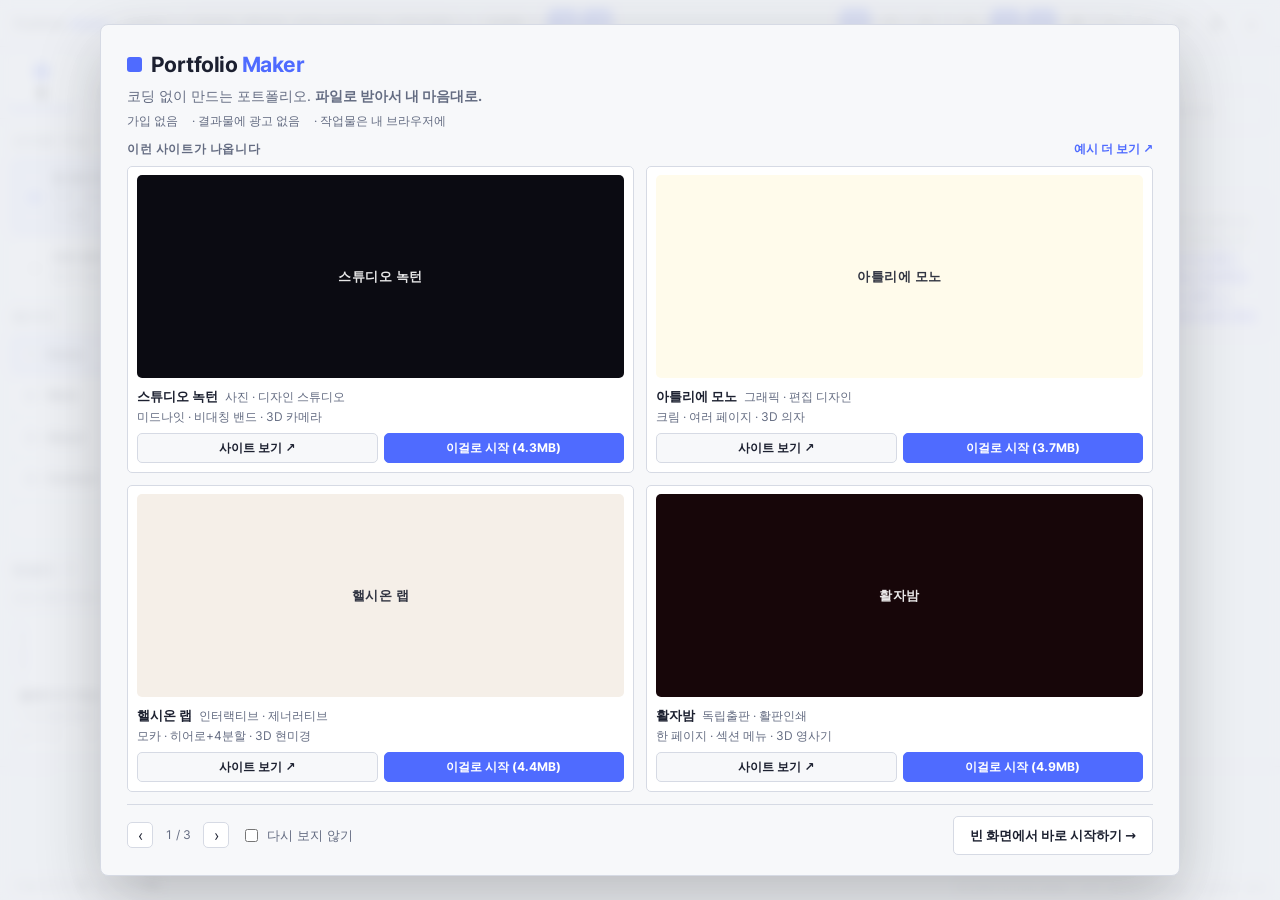
==== app.html @ 49ba09f8 "deploy: 2026-08-07 18:07" ====
<!doctype html>
<html lang="ko">
  <head>
    <meta charset="UTF-8" />
    <meta name="viewport" content="width=device-width, initial-scale=1.0" />
    <!--
      소유 확인 메타는 **루트 페이지(index.html)** 로 옮겼습니다.
      검색엔진은 사이트 루트에서 그 태그를 찾습니다. 여기는 /app.html 입니다.
    -->
    <title>편집기 — Portfolio Maker</title>
    <!--
      검색 결과와 공유 미리보기에 쓰이는 정보입니다.
      예전에는 title 한 줄뿐이라 검색 결과에 설명이 안 나오고, 링크를 붙여도
      회색 상자만 떴습니다. 편집기는 자바스크립트로 그려져 크롤러가 본문을
      못 읽으므로, 여기 적힌 것이 사실상 이 페이지의 전부입니다.
    -->
    <meta name="description" content="Portfolio Maker 편집기 — 칸을 나누고 글을 채워 포트폴리오 사이트를 만들고 파일로 내려받습니다." />
    <!-- 검색 결과에는 소개 화면(루트)이 대표로 서게 둡니다. -->
    <link rel="canonical" href="https://portfoliomaker.site/" />
    <!--
      GA4 방문 측정 (G-78YZ837F1Y · 속성 547939739).
      gtag/config는 즉시 정의해 이벤트를 큐잉하고, 실제 gtag.js는 유휴(idle)
      시점에 로드해 초기 렌더 경로에서 뺍니다. 방문자 수 표기는 stats.json
      (GA4 Data API 크론 산출물)을 읽는 쪽이 담당 — 여기는 수집만 합니다.

      광고 신호(google_signals)와 광고 맞춤설정은 꺼 둡니다. 켜 두면 같은
      수집이 '방문 통계'가 아니라 **맞춤형 광고를 위한 행태정보 수집**이 되어,
      개인정보위 가이드라인상 이용자 동의를 받아야 하는 영역으로 넘어갑니다.
      여기서 필요한 건 몇 명이 왔는지뿐이라 그 선을 넘지 않습니다.
      (방문자·세션 수는 그대로 잡힙니다 — 빠지는 것은 인구통계와 리마케팅입니다)
    -->
    <script>
      window.dataLayer = window.dataLayer || [];
      function gtag() { dataLayer.push(arguments); }
      gtag('js', new Date());
      gtag('config', 'G-78YZ837F1Y', {
        allow_google_signals: false,
        allow_ad_personalization_signals: false,
      });
      (function () {
        function load() {
          var s = document.createElement('script');
          s.async = 1;
          s.src = 'https://www.googletagmanager.com/gtag/js?id=G-78YZ837F1Y';
          document.head.appendChild(s);
        }
        if ('requestIdleCallback' in window) requestIdleCallback(load, { timeout: 4000 });
        else window.addEventListener('load', function () { setTimeout(load, 1500); });
      })();
    </script>
    <script type="module" crossorigin src="/assets/app-BwsKGe_B.js"></script>
    <link rel="stylesheet" crossorigin href="/assets/app-C-YoW6nM.css">
  </head>
  <body>
    <div id="root"></div>
  </body>
</html>
---- assets/app-C-YoW6nM.css ----
:root{--r: 5px;--r-lg: 8px;--r-pill: 999px;--fs-xs: 12px;--fs-sm: 13px;--fs-md: 14px;--fs-lg: 16px}:root{--bg: #eceef3;--panel: #f7f8fa;--panel-2: #ffffff;--inset: #eef0f5;--hover: #e6e9f0;--sel: #e0e7ff;--line: #d6dae4;--line-strong: #b6bccb;--text: #1c2030;--muted: #646c82;--canvas-bg: #dfe2ea;--accent: #4f6bff;--danger: #d8365a;--danger-bg: #fdeaef}:root[data-ui=dark]{--bg: #0d0f14;--panel: #141721;--panel-2: #1a1e2b;--inset: #0f1219;--hover: #232838;--sel: #1b2136;--line: #262b3a;--line-strong: #3a4159;--text: #dfe3ee;--muted: #8b93ad;--canvas-bg: #08090d;--accent: #6b8cff;--danger: #ff6b81;--danger-bg: #3a2030}*{box-sizing:border-box}:is(button,a,select,summary,[tabindex]):focus-visible{outline:2px solid var(--accent);outline-offset:2px}html,body,#root{height:100%;margin:0}body{background:var(--bg);color:var(--text);font:13px/1.5 Inter,-apple-system,Segoe UI,Malgun Gothic,system-ui,sans-serif;-webkit-font-smoothing:antialiased;overflow:hidden;word-break:keep-all;overflow-wrap:anywhere}button,input,select,textarea{font:inherit;color:inherit}button{background:var(--panel-2);border:1px solid var(--line);border-radius:var(--r);padding:5px 11px;cursor:pointer}button:hover:not(:disabled){background:var(--hover);border-color:var(--line-strong)}button:disabled{opacity:.35;cursor:default}button.is-on{background:var(--accent);border-color:var(--accent);color:#fff}button.pb-danger:hover{background:var(--danger-bg);border-color:var(--danger);color:var(--danger)}.pb-app{height:100%;display:flex;flex-direction:column}.pb-topbar{display:flex;align-items:center;gap:16px;padding:9px 14px;background:var(--panel);border-bottom:1px solid var(--line);flex:none}.pb-brand{font-size:var(--fs-md);letter-spacing:-.2px}.pb-brand b{color:var(--accent)}.pb-badge{margin-left:7px;padding:1px 6px;border-radius:var(--r);background:var(--inset);color:var(--muted);font-size:var(--fs-xs);text-transform:uppercase}.pb-devices{display:flex;gap:5px;margin-left:auto}.pb-actions{display:flex;gap:5px}.pb-actions__sec{display:contents}.pb-app.is-phone .pb-topbar{gap:8px;padding:7px 8px}.pb-app.is-phone .pb-brand,.pb-app.is-phone .pb-summary{display:none}.pb-app.is-phone .pb-actions{margin-left:auto}.pb-app.is-phone .pb-devices,.pb-app.is-phone .pb-actions__sec{display:none}.pb-app.is-phone .pb-actions__sec.is-open{display:flex;gap:6px;padding:8px;position:fixed;top:48px;right:8px;z-index:60;background:var(--panel);border:1px solid var(--line);border-radius:var(--r);box-shadow:0 12px 32px #0000002e}.pb-app.is-phone .pb-devices.is-open{display:flex;margin-left:0;gap:6px;padding:8px;position:fixed;top:94px;right:8px;z-index:60;background:var(--panel);border:1px solid var(--line);border-radius:var(--r);box-shadow:0 12px 32px #0000002e}.pb-app.is-phone .pb-iconbtn{min-width:36px;min-height:38px}.pb-app.is-phone .pb-actions,.pb-app.is-phone .pb-panelbtns{gap:4px}.pb-app.is-phone .pb-save{width:10px;height:10px;padding:0;border:0;border-radius:50%;overflow:hidden;color:transparent;background:#16a34a}.pb-app.is-phone .pb-save.is-saving{background:var(--accent)}.pb-app.is-phone .pb-save.is-failed{background:var(--danger)}.pb-app.is-phone .pb-welcome{padding:0;place-items:stretch start}.pb-app.is-phone .pb-welcome__box{width:100%;max-height:none;min-height:100%;border-radius:0;border-left:0;border-right:0;padding:18px 14px 16px}.pb-app.is-phone .pb-welcome__who{grid-template-columns:1fr;gap:8px;margin-bottom:14px}.pb-app.is-phone .pb-welcome__who input{min-height:42px;font-size:var(--fs-lg)}.pb-app.is-phone .pb-welcome__grid{grid-template-columns:1fr 1fr;gap:8px}.pb-app.is-phone .pb-welcome__preview{height:76px}.pb-app.is-phone .pb-welcome__foot{flex-direction:column;align-items:stretch;gap:8px}.pb-app.is-phone .pb-welcome__skip{min-height:44px}.pb-app.is-phone .pb-welcome__guide{margin-left:0;min-height:44px;display:flex;align-items:center;justify-content:center}.pb-app.is-phone .pb-welcome__go{min-height:44px}.pb-app.is-phone .pb-welcome__foot .pb-hint{order:3;text-align:center}.pb-app.is-phone .pb-body.is-narrow .pb-modes,.pb-app.is-phone .pb-body.is-narrow .pb-inspector{left:0;right:0;top:auto;bottom:0;width:auto;max-width:none;height:72vh;border-radius:var(--r-lg) var(--r-lg) 0 0;box-shadow:0 -18px 48px #00000040,0 0 0 1px var(--line)}.pb-app.is-phone .pb-body.is-narrow .pb-modes:before,.pb-app.is-phone .pb-body.is-narrow .pb-inspector:before{content:"";flex:none;align-self:center;width:40px;height:4px;margin:8px 0 2px;border-radius:var(--r-pill);background:var(--line)}.pb-app.is-phone .pb-steps .pb-step{min-height:44px}.pb-app.is-phone .pb-modes input[type=text],.pb-app.is-phone .pb-modes textarea,.pb-app.is-phone .pb-modes select,.pb-app.is-phone .pb-inspector input[type=text],.pb-app.is-phone .pb-inspector textarea,.pb-app.is-phone .pb-inspector select{min-height:40px;font-size:var(--fs-lg)}.pb-app.is-phone .pb-modes .pb-list__add,.pb-app.is-phone .pb-inspector .pb-list__add{min-height:44px}.pb-app.is-phone input[type=range]{min-height:32px}.pb-body{flex:1;display:flex;min-height:0;min-width:0;position:relative}.pb-panelbtns{display:flex;gap:4px}.pb-panelbtns button{padding:4px 9px;font-size:var(--fs-md);line-height:1}.pb-panel__close{margin-left:auto;padding:1px 7px;font-size:var(--fs-xs);border-radius:var(--r)}.pb-modes{overflow-x:hidden}.pb-body.is-narrow .pb-modes,.pb-body.is-narrow .pb-inspector{position:absolute;top:0;bottom:0;z-index:30;box-shadow:0 0 0 1px var(--line),0 18px 48px #00000038;max-width:86vw}.pb-body.is-narrow .pb-modes{left:0}.pb-body.is-narrow .pb-inspector{right:0}.pb-scrim{position:absolute;top:0;right:0;bottom:0;left:0;z-index:20;border:0;border-radius:0;padding:0;background:#080a1057;cursor:pointer}.pb-scrim:hover{background:#080a1057}@media (max-width: 1480px){.pb-modes,.pb-inspector{width:268px}}.pb-left{width:232px;flex:none;display:flex;flex-direction:column;background:var(--panel);border-right:1px solid var(--line);overflow:hidden}.pb-panel{overflow-y:auto}.pb-panel__title{display:flex;align-items:center;gap:6px;padding:11px 12px 7px;font-size:var(--fs-md);font-weight:700;letter-spacing:.04em;text-transform:uppercase;color:var(--muted)}.pb-hint{margin-left:auto;font-weight:400;font-size:var(--fs-xs);text-transform:none;letter-spacing:0;opacity:.75}.pb-modes{width:296px;flex:none;display:flex;flex-direction:column;background:var(--panel);border-right:1px solid var(--line);overflow:hidden}.pb-modes__list{display:flex;flex-direction:column;gap:8px;padding:2px 12px 10px}.pb-steps{flex:none;display:grid;grid-template-columns:repeat(4,1fr);gap:4px;padding:8px;background:var(--panel);border-bottom:1px solid var(--line)}.pb-step{display:flex;flex-direction:column;align-items:center;gap:3px;padding:7px 2px 6px;font-size:var(--fs-sm);font-weight:600;color:var(--muted);background:transparent;border:1px solid transparent;border-radius:var(--r)}.pb-step i{display:grid;place-items:center;width:17px;height:17px;font-size:var(--fs-xs);font-weight:700;font-style:normal;color:var(--muted);background:var(--inset);border-radius:50%}.pb-step:hover{background:var(--hover);color:var(--text)}.pb-step.is-on{color:var(--text);background:var(--panel-2);border-color:var(--line);box-shadow:inset 0 -2px 0 var(--accent)}.pb-step.is-on i{color:#fff;background:var(--accent)}.pb-steps__body{flex:1;min-height:0;overflow-y:auto}.pb-checks{display:flex;flex-direction:column;gap:6px;padding:2px 12px 10px}.pb-check{display:flex;align-items:flex-start;gap:8px;padding:9px 11px;font-size:var(--fs-sm);line-height:1.45;background:var(--panel-2);border:1px solid var(--line);border-radius:var(--r)}.pb-check i{flex:none;display:grid;place-items:center;width:16px;height:16px;margin-top:1px;font-size:var(--fs-xs);font-style:normal;font-weight:700;color:#fff;border-radius:50%}.pb-check.is-ok i{background:#21a179}.pb-check.is-warn i{background:var(--danger)}.pb-check.is-warn{border-color:var(--danger);background:var(--danger-bg)}.pb-bigbtn{margin:4px 12px 10px;padding:13px;font-size:var(--fs-md);font-weight:700;color:#fff;background:var(--accent);border:none;border-radius:var(--r)}.pb-bigbtn:hover{filter:brightness(1.08)}.pb-welcome{position:fixed;top:0;right:0;bottom:0;left:0;z-index:60;display:grid;place-items:center;padding:24px;background:color-mix(in srgb,var(--bg) 88%,transparent);-webkit-backdrop-filter:blur(6px);backdrop-filter:blur(6px);overflow-y:auto}.pb-welcome__box{width:min(880px,100%);max-height:100%;display:flex;flex-direction:column;padding:26px 28px 22px;background:var(--panel);border:1px solid var(--line);border-radius:var(--r-lg);box-shadow:0 24px 64px #00000038;overflow-y:auto}.pb-welcome__head h1{margin:0 0 6px;font-size:22px;letter-spacing:-.5px}.pb-welcome__mark{display:inline-block;vertical-align:.02em;width:.7em;height:.7em;margin-right:.42em;background:var(--accent);border-radius:3px}.pb-welcome__head p{margin:0 0 13px;font-size:var(--fs-md);color:var(--muted)}.pb-welcome__who{display:grid;grid-template-columns:1fr 1fr;gap:10px;margin-bottom:14px}.pb-welcome__who input{padding:9px 11px;font-size:var(--fs-md);width:100%;background:var(--inset);border:1px solid var(--line);border-radius:var(--r);transition:border-color .12s ease}.pb-welcome__who input:focus{outline:none;border-color:var(--accent)}.pb-welcome__label{margin-bottom:9px;font-size:var(--fs-xs);font-weight:700;letter-spacing:.6px;text-transform:uppercase;color:var(--muted)}.pb-welcome__label span{margin-left:5px;font-weight:400;letter-spacing:0}.pb-welcome__grid{display:grid;grid-template-columns:repeat(auto-fill,minmax(150px,1fr));gap:10px}.pb-welcome__tpl{display:flex;flex-direction:column;gap:3px;padding:9px 9px 11px;text-align:left;background:var(--panel-2);border:1px solid var(--line);border-radius:var(--r)}.pb-welcome__tpl:hover{border-color:var(--accent);background:var(--hover)}.pb-welcome__tpl b{font-size:var(--fs-sm)}.pb-welcome__preview{display:block;height:92px;margin-bottom:6px;overflow:hidden;background:var(--inset);border-radius:var(--r)}.pb-welcome__tagline{font-size:var(--fs-xs);color:var(--muted)}.pb-welcome__foot{display:flex;flex-wrap:wrap;align-items:center;gap:12px;row-gap:7px;margin-top:12px;padding-top:12px;border-top:1px solid var(--line)}.pb-welcome__skip{flex:none;white-space:nowrap;padding:8px 12px;font-size:var(--fs-sm);color:var(--muted);background:transparent;border:1px solid transparent;border-radius:var(--r)}.pb-welcome__skip:hover{color:var(--text);border-color:var(--line);background:var(--panel-2)}.pb-welcome__foot .pb-hint{flex:1 1 180px;min-width:0;margin-left:0;font-size:var(--fs-sm)}.pb-welcome__guide{margin-left:auto;padding:8px 4px;font-size:var(--fs-sm);font-weight:600;color:var(--accent);border-radius:var(--r);text-decoration:none;white-space:nowrap}.pb-welcome__guide:hover{text-decoration:underline}.pb-welcome__go{flex:none;white-space:nowrap;padding:9px 18px;font-size:var(--fs-sm);font-weight:700;background:var(--accent);color:#fff;border:1px solid var(--accent);border-radius:var(--r)}.pb-welcome__go:hover{filter:brightness(1.06)}.pb-welcome__legal{flex-basis:100%;font-size:var(--fs-xs);color:var(--muted);text-align:right}.pb-welcome__legal a{color:inherit;text-decoration:none}.pb-welcome__legal a:hover{color:var(--text);text-decoration:underline}.pb-app.is-phone .pb-welcome__legal{flex-basis:auto;text-align:center;order:4}.pb-mode{--mode-accent: var(--accent);display:flex;flex-direction:column;gap:6px;padding:12px 13px;text-align:left;background:var(--panel-2);border:1px solid var(--line);border-radius:var(--r);position:relative;overflow:hidden}.pb-mode:before{content:"";position:absolute;inset:0 auto 0 0;width:3px;background:var(--mode-accent);opacity:.35}.pb-mode:hover{background:var(--hover);border-color:var(--line-strong)}.pb-mode.is-on{background:var(--sel);border-color:var(--mode-accent);color:var(--text)}.pb-mode.is-on:before{opacity:1}.pb-mode__top{display:flex;align-items:baseline;gap:7px}.pb-mode__label{font-size:var(--fs-md);letter-spacing:-.2px}.pb-mode__tagline{font-size:var(--fs-xs);color:var(--mode-accent)}.pb-mode__desc{font-size:var(--fs-sm);line-height:1.55;color:var(--muted)}.pb-mode__fx{display:flex;flex-wrap:wrap;gap:4px;margin-top:2px}.pb-mode__badge{display:inline-flex;align-items:center;gap:4px;padding:2px 7px 2px 5px;background:var(--inset);border:1px solid var(--line);border-radius:var(--r-pill);font-size:var(--fs-xs);color:var(--muted)}.pb-mode__badge i{font-style:normal;color:var(--mode-accent);font-size:var(--fs-xs)}.pb-pages{display:flex;flex-direction:column;gap:4px;padding:2px 12px 12px}.pb-page{display:flex;align-items:center;gap:4px;border:1px solid var(--line);border-radius:var(--r);background:var(--panel-2);padding:3px 5px 3px 3px}.pb-page.is-on{border-color:var(--accent);background:var(--sel)}.pb-page__name{flex:1;display:flex;align-items:center;gap:7px;border:0;background:none;padding:5px 6px;text-align:left;font-size:var(--fs-sm);font-weight:600;overflow:hidden;text-overflow:ellipsis;white-space:nowrap}.pb-page__idx{width:17px;height:17px;flex:none;display:grid;place-items:center;background:var(--inset);border-radius:var(--r);font-size:var(--fs-xs);font-weight:600;color:var(--muted)}.pb-page__input{flex:1;min-width:0;border:1px solid var(--accent);border-radius:var(--r);background:var(--inset);padding:4px 7px;font-size:var(--fs-sm)}.pb-page__tools{display:flex;gap:2px}.pb-page__tools button{min-width:24px;min-height:24px;padding:2px 5px;font-size:var(--fs-xs);border-radius:var(--r)}.pb-page__add{width:100%;margin-top:3px;font-size:var(--fs-sm)}.pb-tpls{display:grid;grid-template-columns:1fr 1fr;gap:7px;padding:2px 12px 12px}.pb-tpls>*{min-width:0}.pb-tpl{display:flex;flex-direction:column;gap:6px;padding:6px;border-radius:var(--r);text-align:left}.pb-tpl.is-on{border-color:var(--accent);background:var(--sel)}.pb-tpl__preview{display:block;height:54px;padding:3px;border-radius:var(--r);background:var(--inset);border:1px solid var(--line);color:var(--muted);overflow:hidden}.pb-tpl__meta{display:flex;flex-direction:column;gap:1px;min-width:0}.pb-tpl__meta b{font-size:var(--fs-sm);font-weight:600}.pb-tpl__tagline{font-size:var(--fs-xs);color:var(--muted)}.pb-tpl__src{font-family:Cascadia Code,Consolas,monospace;font-size:var(--fs-xs);color:var(--muted);opacity:.7;overflow:hidden;text-overflow:ellipsis;white-space:nowrap}.pb-wfs{display:flex;flex-direction:column;gap:6px;padding:2px 12px 12px}.pb-wf{display:flex;align-items:center;gap:10px;padding:8px 10px;border-radius:var(--r);text-align:left}.pb-wf.is-on{border-color:var(--accent);background:var(--sel)}.pb-wf__preview{width:62px;height:44px;flex:none;padding:3px;border-radius:var(--r);background:var(--inset);border:1px solid var(--line);color:var(--muted)}.pb-wf__meta{display:flex;flex-direction:column;gap:1px;min-width:0}.pb-wf__meta b{font-size:var(--fs-sm);font-weight:600}.pb-wf__meta span{font-size:var(--fs-xs);color:var(--muted)}.wf--mini{display:grid;align-content:stretch;position:relative;overflow:hidden;gap:2px;padding:0;min-height:0;height:100%}.wf--mini .wf__region{padding:0;border-radius:var(--r);gap:0;min-width:0;min-height:6px;overflow:hidden;border:1px dashed var(--line-strong)}.wf--mini .wf__region.is-empty{opacity:1}.wf--mini .wf__region.is-filled{border:1px solid var(--part-color);background:var(--part-color);opacity:.75}.wf--mini .wf__region.is-free{position:absolute!important;left:auto!important;top:auto!important;right:3%!important;bottom:4%!important;width:24%!important;height:28%}.pb-parts{display:flex;flex-direction:column;gap:5px;padding:2px 12px 8px}.pb-part{--part-color: var(--accent);display:flex;align-items:center;gap:9px;padding:7px 9px;border-radius:var(--r);text-align:left}.pb-part:disabled{opacity:.3}.pb-part.is-on{border-color:var(--part-color);background:var(--sel)}.pb-part__dot{width:9px;height:9px;flex:none;border-radius:var(--r);background:var(--part-color)}.pb-part__meta{display:flex;flex-direction:column;gap:0;min-width:0;flex:1}.pb-part__meta b{font-size:var(--fs-sm);font-weight:600}.pb-part__meta span{font-size:var(--fs-xs);color:var(--muted)}.pb-part__tag{font-family:Cascadia Code,Consolas,monospace;font-size:var(--fs-xs);color:var(--soft, var(--muted))}.pb-parts__tools{padding:0 12px 12px}.pb-parts__tools button{width:100%}.pb-fields{padding:2px 12px 10px}.pb-list{display:flex;flex-direction:column;gap:5px;margin:2px 0 6px}.pb-item{border:1px solid var(--line);border-radius:var(--r);background:var(--panel-2);overflow:hidden}.pb-item__head{display:flex;align-items:center;gap:7px;padding:6px 7px;cursor:pointer;list-style:none;background:var(--inset)}.pb-item__head::-webkit-details-marker{display:none}.pb-item[open] .pb-item__head{border-bottom:1px solid var(--line)}.pb-item__n{width:16px;height:16px;flex:none;display:grid;place-items:center;background:var(--panel-2);border:1px solid var(--line);border-radius:var(--r);font-size:var(--fs-xs);color:var(--muted)}.pb-item__title{flex:1;min-width:0;font-size:var(--fs-sm);font-weight:600;overflow:hidden;text-overflow:ellipsis;white-space:nowrap}.pb-item__tools{display:flex;gap:2px}.pb-item__tools button{min-width:24px;min-height:24px;padding:1px 5px;font-size:var(--fs-xs);border-radius:var(--r)}.pb-item__body{padding:8px 9px 2px}.pb-list__add{width:100%;font-size:var(--fs-sm)}.pb-fxpal{display:grid;grid-template-columns:1fr 1fr;gap:5px;padding:2px 12px 8px}.pb-fxpal__chip{display:flex;align-items:center;gap:6px;padding:7px 8px;border-radius:var(--r);text-align:left;cursor:grab}.pb-fxpal__chip:active{cursor:grabbing}.pb-fxpal__chip i{width:19px;height:19px;flex:none;display:grid;place-items:center;border-radius:var(--r);background:linear-gradient(135deg,#4f46e5,#a78bfa);color:#fff;font-style:normal;font-size:var(--fs-xs)}.pb-fxpal__chip span{flex:1;min-width:0;font-size:var(--fs-sm);font-weight:500;overflow:hidden;text-overflow:ellipsis;white-space:nowrap}.pb-fxpal__chip em{font-style:normal;font-size:var(--fs-xs);color:var(--muted)}.pb-fxpal__chip.is-off{cursor:default}.pb-fxpal__chip.is-off i{background:var(--inset);color:var(--muted)}.pb-fxpal__chip.is-off span,.pb-fxpal__chip.is-off em{color:var(--muted)}.pb-fxpal__chip.is-off:hover{background:transparent;border-color:transparent}.pb-fxpal__chip.is-off:hover .pb-fxdemo{opacity:0}.pb-part{cursor:grab}.pb-part:active{cursor:grabbing}.pb-fxchips{display:flex;flex-wrap:wrap;gap:5px;padding:2px 12px 10px}.pb-fxchip{display:inline-flex;align-items:center;gap:5px;padding:5px 9px 5px 7px;border-radius:var(--r-pill);font-size:var(--fs-sm)}.pb-fxchip i{font-style:normal;font-size:var(--fs-xs);opacity:.8}.pb-fxchip em{font-style:normal;font-size:var(--fs-xs);color:var(--muted);padding-left:4px;border-left:1px solid var(--line)}.pb-fxchip.is-on{background:linear-gradient(135deg,#4f46e5,#a78bfa);border-color:transparent;color:#fff}.pb-fxchip.is-on em{color:#ffffffbf;border-left-color:#ffffff4d}.pb-fx{margin:0 12px 8px;border:1px solid var(--line);border-radius:var(--r);overflow:hidden;background:var(--panel-2)}.pb-fx__head{display:flex;align-items:center;gap:6px;padding:6px 8px;background:var(--hover);border-bottom:1px solid var(--line)}.pb-fx__head b{font-size:var(--fs-sm)}.pb-fx__head button{margin-left:auto;padding:1px 6px;font-size:var(--fs-xs)}.pb-fx__icon{width:18px;height:18px;flex:none;display:grid;place-items:center;border-radius:var(--r);background:linear-gradient(135deg,#4f46e5,#a78bfa);color:#fff;font-style:normal;font-size:var(--fs-xs)}.pb-fx__body{padding:8px 10px 4px}.pb-part__banner{display:flex;align-items:center;gap:7px;margin:0 12px 10px;padding:8px 10px;border:1px solid var(--part-color);border-radius:var(--r);background:var(--sel)}.pb-part__banner i{width:9px;height:9px;flex:none;border-radius:var(--r);background:var(--part-color)}.pb-part__banner b{font-size:var(--fs-sm)}.pb-part__banner code{margin-left:auto;font-family:Cascadia Code,Consolas,monospace;font-size:var(--fs-xs);color:var(--muted)}.pb-part__banner button{padding:2px 7px;font-size:var(--fs-xs)}.pb-swatches{display:grid;grid-template-columns:1fr 1fr;gap:6px;padding:2px 12px 12px}.pb-swatch{display:flex;flex-direction:column;gap:6px;align-items:stretch;padding:7px 8px 8px;border-radius:var(--r);text-align:left}.pb-swatch__colors{display:flex;height:22px;border-radius:var(--r);overflow:hidden}.pb-swatch__colors i{flex:1}.pb-swatch__label{font-size:var(--fs-xs);color:var(--muted)}.pb-swatch.is-on{border-color:var(--accent);background:var(--sel)}.pb-swatch.is-on .pb-swatch__label{color:var(--text)}.pb-types{display:flex;flex-direction:column;gap:6px;padding:2px 12px 12px}.pb-type{display:flex;align-items:center;gap:10px;padding:8px 10px;border-radius:var(--r);text-align:left}.pb-type__sample{width:40px;height:34px;flex:none;display:grid;place-items:center;background:var(--inset);border:1px solid var(--line);border-radius:var(--r);font-size:var(--fs-lg);line-height:1}.pb-type__meta{display:flex;flex-direction:column;gap:1px}.pb-type__meta b{font-size:var(--fs-sm);font-weight:600}.pb-type__meta span{font-size:var(--fs-xs);color:var(--muted)}.pb-type.is-on{border-color:var(--accent);background:var(--sel)}.pb-themepreview,.pb-typepreview{margin:-2px 12px 12px;padding:8px 10px;background:var(--inset);border:1px solid var(--line);border-radius:var(--r)}.pb-themepreview{display:flex;align-items:center;gap:6px}.pb-themepreview i{width:26px;height:18px;border-radius:var(--r);border:1px solid rgba(0,0,0,.12)}.pb-themepreview span{font-size:var(--fs-xs);color:var(--muted);margin-left:2px}.pb-typepreview{font-size:19px;line-height:1.3;overflow:hidden;white-space:nowrap;text-overflow:ellipsis}.pb-summary{font-size:var(--fs-sm);color:var(--muted);padding:3px 9px;border:1px solid var(--line);border-radius:var(--r-pill);white-space:nowrap}.pb-note kbd{padding:1px 5px;border:1px solid var(--line);border-bottom-width:2px;border-radius:var(--r);background:var(--inset);font-size:var(--fs-xs);font-family:inherit}.pb-palette{flex:none;max-height:58%;border-bottom:1px solid var(--line)}.pb-chips{display:grid;grid-template-columns:1fr 1fr;gap:6px;padding:0 10px 8px}.pb-chips--fx{grid-template-columns:1fr}.pb-chip{display:flex;align-items:center;gap:7px;padding:7px 9px;background:var(--panel-2);border:1px solid var(--line);border-radius:var(--r);cursor:grab;-webkit-user-select:none;user-select:none}.pb-chip:hover{border-color:var(--accent);background:var(--hover)}.pb-chip:active{cursor:grabbing}.pb-chip__icon{width:20px;height:20px;flex:none;display:grid;place-items:center;background:var(--inset);border-radius:var(--r);font-size:var(--fs-sm)}.pb-chip__icon--fx{background:linear-gradient(135deg,#4f46e5,#a78bfa);color:#fff}.pb-chip__label{flex:1;overflow:hidden;text-overflow:ellipsis;white-space:nowrap}.pb-chip__tier{font-size:var(--fs-xs);color:var(--muted)}.pb-note{margin:4px 12px 12px;font-size:var(--fs-xs);line-height:1.6;color:var(--muted)}.pb-note--dashed{border:1px dashed var(--line);border-radius:var(--r);padding:10px;text-align:center}.pb-tree{flex:1;overflow-y:auto}.pb-tree__row{display:flex;align-items:center;gap:6px;padding:4px 10px 4px 8px;cursor:pointer;border-left:2px solid transparent}.pb-tree__row:hover{background:var(--hover)}.pb-tree__row.is-sel{background:var(--sel);border-left-color:var(--accent)}.pb-tree__icon{width:15px;opacity:.6;font-size:var(--fs-xs)}.pb-tree__label{flex:1;overflow:hidden;text-overflow:ellipsis;white-space:nowrap;font-size:var(--fs-sm)}.pb-tree__fx{width:15px;height:15px;flex:none;display:grid;place-items:center;font-size:var(--fs-xs);background:linear-gradient(135deg,#4f46e5,#a78bfa);color:#fff;border-radius:var(--r)}.pb-canvas{flex:1;min-width:0;display:flex;justify-content:center;background:var(--canvas-bg);padding:14px;overflow:auto}.pb-frame__wrap{position:relative;flex:1;min-width:0;height:100%;overflow:hidden;display:flex;justify-content:center}.pb-frame{flex:none;border:1px solid var(--line);border-radius:var(--r);background:var(--inset);transition:width .18s ease}.pb-frame__zoom{position:absolute;right:8px;bottom:8px;padding:2px 8px;font-size:var(--fs-xs);font-variant-numeric:tabular-nums;color:var(--muted);background:var(--panel);border:1px solid var(--line);border-radius:var(--r-pill);pointer-events:none;transition:opacity .18s ease}.pb-frame__wrap:hover .pb-frame__zoom{opacity:0}.pb-app.is-phone .pb-frame__zoom{display:none}.pb-empty{padding:80px 20px;text-align:center;color:var(--muted);font-size:var(--fs-lg)}.pb-inspector{width:288px;flex:none;background:var(--panel);border-left:1px solid var(--line);padding-bottom:40px;min-height:0;overflow-y:auto;overscroll-behavior:contain}.pb-rowbtns{display:flex;flex-wrap:wrap;gap:5px;padding:0 12px 12px}.pb-rowbtns button{flex:1;font-size:var(--fs-xs);padding:5px 6px}.pb-section-title{display:flex;align-items:center;margin:6px 0 8px;padding:8px 12px 0;border-top:1px solid var(--line);font-size:var(--fs-sm);font-weight:700;letter-spacing:.04em;text-transform:uppercase;color:var(--muted)}.pb-parts__group{display:flex;align-items:baseline;gap:6px;margin:10px 0 4px;padding:0 12px;font-size:var(--fs-xs);font-weight:700;color:var(--muted)}.pb-parts__group:first-of-type{margin-top:2px}.pb-sec{border-top:1px solid var(--line)}.pb-sec__head{display:flex;align-items:center;gap:6px;padding:10px 12px;font-size:var(--fs-sm);font-weight:700;letter-spacing:.04em;text-transform:uppercase;color:var(--muted);cursor:pointer;-webkit-user-select:none;user-select:none;list-style:none}.pb-sec__head::-webkit-details-marker{display:none}.pb-sec__head:before{content:"";width:0;height:0;flex:none;border-left:4px solid currentColor;border-top:3.5px solid transparent;border-bottom:3.5px solid transparent;transition:transform .14s}.pb-sec[open]>.pb-sec__head:before{transform:rotate(90deg) translate(1px)}.pb-sec__head:hover{background:var(--hover);color:var(--text)}.pb-sec__head:focus-visible{outline:2px solid var(--accent);outline-offset:-2px}.pb-sec__head .pb-hint{text-transform:none;letter-spacing:0}.pb-fx{margin:0 10px 8px;border:1px solid var(--line);border-radius:var(--r);overflow:hidden;background:var(--panel-2)}.pb-fx__head{display:flex;align-items:center;gap:6px;padding:7px 8px;background:var(--hover);border-bottom:1px solid var(--line)}.pb-fx__tools{margin-left:auto;display:flex;gap:3px}.pb-fx__tools button{padding:2px 6px;font-size:var(--fs-xs)}.pb-fx__body{padding:8px 10px 10px}.pb-field{display:block;margin-bottom:9px}.pb-field--row{display:flex;align-items:center;gap:8px}.pb-field--row .pb-field__label{flex:1;margin:0}.pb-field__label{display:flex;justify-content:space-between;align-items:baseline;margin-bottom:4px;font-size:var(--fs-sm);color:var(--muted)}.pb-field__label b{color:var(--text);font-weight:500;font-variant-numeric:tabular-nums}.pb-inspector input[type=range],.pb-modes input[type=range]{width:100%;accent-color:var(--accent)}.pb-inspector input[type=checkbox],.pb-modes input[type=checkbox]{accent-color:var(--accent);width:15px;height:15px}.pb-inspector select,.pb-inspector textarea,.pb-inspector input[type=text],.pb-modes select,.pb-modes textarea,.pb-modes input[type=text]{background-color:var(--inset);border:1px solid var(--line);border-radius:var(--r);padding:6px 9px;width:100%;font-size:var(--fs-sm);transition:border-color .12s ease}.pb-inspector select:focus,.pb-inspector textarea:focus,.pb-inspector input[type=text]:focus,.pb-modes select:focus,.pb-modes textarea:focus,.pb-modes input[type=text]:focus{outline:none;border-color:var(--accent)}.pb-inspector textarea,.pb-modes textarea{resize:vertical;font-family:inherit}.pb-inspector select,.pb-modes select{-moz-appearance:none;appearance:none;-webkit-appearance:none;padding-right:26px;background-image:url("data:image/svg+xml,%3Csvg xmlns='http://www.w3.org/2000/svg' width='10' height='6'%3E%3Cpath d='M1 1l4 4 4-4' fill='none' stroke='%23848896' stroke-width='1.5' stroke-linecap='round' stroke-linejoin='round'/%3E%3C/svg%3E");background-repeat:no-repeat;background-position:right 9px center;cursor:pointer}.pb-field--row select{width:auto;min-width:110px;max-width:60%}.pb-color{display:flex;gap:5px;align-items:center}.pb-colors{display:flex;gap:5px}.pb-inspector input[type=color],.pb-modes input[type=color]{width:30px;height:26px;padding:0;background:none;border:1px solid var(--line);border-radius:var(--r);cursor:pointer}.pb-color__hex{width:84px!important;font-size:var(--fs-xs)}.pb-palette{z-index:62;align-items:start;padding-top:12vh}.pb-palette__box{width:min(92vw,520px);background:var(--panel);border:1px solid var(--line);border-radius:var(--r-lg);box-shadow:0 24px 64px #00000047;overflow:hidden}.pb-palette__input{width:100%;padding:13px 16px;border:0;border-bottom:1px solid var(--line);background:var(--panel);font-size:var(--fs-md)}.pb-palette__input:focus{outline:none}.pb-palette__list{max-height:46vh;overflow-y:auto;padding:6px}.pb-palette__item{display:flex;align-items:center;gap:9px;width:100%;padding:8px 10px;background:none;border:0;border-radius:var(--r);text-align:left;font-size:var(--fs-sm)}.pb-palette__item.is-cursor{background:var(--sel)}.pb-palette__group{flex:none;min-width:44px;font-size:var(--fs-xs);font-weight:700;color:var(--muted);text-transform:uppercase;letter-spacing:.04em}.pb-palette__label{flex:1;min-width:0;overflow:hidden;text-overflow:ellipsis;white-space:nowrap}.pb-palette__item em{font-style:normal;font-size:var(--fs-xs);color:var(--muted)}.pb-palette__foot{padding:7px 14px;border-top:1px solid var(--line);font-size:var(--fs-xs);color:var(--muted)}.pb-help{z-index:61}.pb-help__table{width:100%;border-collapse:collapse;margin-top:10px}.pb-help__table td{padding:5px 8px 5px 0;font-size:var(--fs-sm);color:var(--muted)}.pb-help__table td:first-child{white-space:nowrap}.pb-help .kbd{display:inline-block;padding:1px 8px;border:1px solid var(--line-strong);border-bottom-width:2px;border-radius:var(--r);background:var(--panel-2);font-size:var(--fs-sm);font-weight:600;color:var(--text)}.pb-ctx__veil{position:fixed;top:0;right:0;bottom:0;left:0;z-index:58}.pb-ctx{position:fixed;min-width:176px;padding:6px;background:var(--panel);border:1px solid var(--line);border-radius:var(--r);box-shadow:0 14px 40px #00000038;display:flex;flex-direction:column;gap:2px}.pb-ctx__title{padding:4px 9px 6px;font-size:var(--fs-xs);color:var(--muted);text-transform:uppercase;letter-spacing:.05em}.pb-ctx button{padding:7px 9px;background:none;border:0;border-radius:var(--r);text-align:left;font-size:var(--fs-sm)}.pb-ctx button:hover:not(:disabled){background:var(--hover)}.pb-ctx button:disabled{opacity:.4}.pb-applyall{padding:0 12px}.pb-wf__preview .wf--mini{gap:2px!important}.pb-wf__preview .wf--mini .wf__region{min-height:4px!important}.wf-page--mini{height:100%;display:flex;flex-direction:column}.wf-page--mini>.wf{flex:1;min-height:0}.pb-page.is-dragover{outline:2px dashed var(--accent);outline-offset:-2px}.pb-exp__preview{position:relative}.pb-loadbar{position:absolute;top:0;left:0;right:0;height:2px;overflow:hidden;border-radius:var(--r)}.pb-loadbar:after{content:"";display:block;height:100%;width:38%;background:var(--accent);border-radius:var(--r);animation:pb-loadbar 1.1s ease-in-out infinite}@keyframes pb-loadbar{0%{transform:translate(-110%)}to{transform:translate(380%)}}.pb-frame--device{border-radius:var(--r-lg);border:10px solid #14161d;box-shadow:0 10px 34px #00000040}.pb-inspad__toggle{margin:10px 12px 0;padding:4px 12px;align-self:center;min-height:24px;font-size:var(--fs-xs);color:var(--muted);background:var(--panel-2);border:1px solid var(--line);border-radius:var(--r-pill)}.pb-inspad__toggle:hover{color:var(--text)}.pb-ai{z-index:61}.pb-ai__row{padding:8px 12px 0}.pb-ai__open{width:100%;padding:7px 10px;font-size:var(--fs-sm);font-weight:600;color:var(--accent);background:var(--sel);border:1px dashed var(--accent);border-radius:var(--r)}.pb-ai__open:hover{filter:brightness(.97)}.pb-ai .pb-field{margin-top:10px}.pb-ai .pb-field input{width:100%;background:var(--inset);border:1px solid var(--line);border-radius:var(--r);padding:6px 9px;font-size:var(--fs-sm)}.pb-ai__list{display:flex;flex-direction:column;gap:6px;margin-top:12px}.pb-ai__item{display:flex;flex-direction:column;gap:2px;padding:9px 11px;text-align:left;background:var(--panel-2);border:1px solid var(--line);border-radius:var(--r)}.pb-ai__item:hover{border-color:var(--accent);background:var(--sel)}.pb-ai__item b{font-size:var(--fs-sm);white-space:pre-line}.pb-ai__item span{font-size:var(--fs-sm);color:var(--muted)}.pb-confirm{z-index:60}.pb-confirm__box{width:min(92vw,380px);padding:18px 20px 16px;background:var(--panel);border:1px solid var(--line);border-radius:var(--r-lg);box-shadow:0 18px 48px #00000038}.pb-confirm__title{display:block;font-size:var(--fs-md)}.pb-confirm__body{margin:8px 0 0;font-size:var(--fs-sm);color:var(--muted);line-height:1.65}.pb-confirm__row{display:flex;justify-content:flex-end;gap:6px;margin-top:16px}.pb-confirm__row button{padding:7px 15px;font-size:var(--fs-sm);border-radius:var(--r)}.pb-confirm__ok{background:var(--accent);border-color:var(--accent);color:#fff}.pb-confirm__ok.is-danger{background:var(--danger);border-color:var(--danger)}.pb-adslot{margin:14px 12px 12px;padding:26px 12px;display:flex;flex-direction:column;align-items:center;justify-content:center;gap:4px;border:1.5px dashed var(--line);border-radius:var(--r);text-align:center}.pb-adslot span{font-size:var(--fs-sm);color:var(--muted)}.pb-adslot em{font-style:normal;font-size:var(--fs-xs);color:var(--muted);opacity:.7}.pb-adslot--grid{padding:0;gap:0;align-items:stretch}.pb-adslot__note{margin:8px 10px 0;padding:0;font-size:var(--fs-xs);line-height:1.45}.pb-adslot__cells{flex:1;width:100%;display:grid;grid-template-columns:1fr 1fr;grid-auto-rows:1fr}.pb-adslot__cell{display:flex;flex-direction:column;align-items:center;justify-content:center;gap:4px;padding:18px 8px;text-align:center;text-decoration:none}.pb-adslot__cell:nth-child(odd){border-right:1.5px dashed var(--line)}.pb-adslot__cell:nth-child(-n+2){border-bottom:1.5px dashed var(--line)}.pb-adslot__cell img{max-width:100%;height:auto;border-radius:var(--r)}.pb-adslot--save{margin:12px 0 0;padding:18px 12px}.pb-ad.pb-adslot--save{padding:10px}.pb-footerad{position:relative;flex:none}.pb-footerad.is-hidden{height:0}.pb-footerad__toggle{position:absolute;top:-24px;left:50%;transform:translate(-50%);z-index:6;min-height:24px;padding:2px 14px;font-size:var(--fs-xs);line-height:1.5;color:var(--muted);background:var(--panel);border:1px solid var(--line);border-bottom:0;border-radius:var(--r) var(--r) 0 0;cursor:pointer}.pb-footerad__toggle:hover{color:var(--text)}.pb-visits{position:absolute;left:14px;bottom:6px;z-index:6;font-size:var(--fs-xs);color:var(--muted);white-space:nowrap}.pb-visits b{color:var(--text);font-weight:600}.pb-visits i{font-style:normal;opacity:.6}.pb-footerad.is-hidden .pb-visits{display:none}.pb-copy{position:absolute;right:14px;bottom:6px;z-index:6;font-size:10px;line-height:1.4;color:var(--muted);white-space:nowrap}.pb-footerad.is-hidden .pb-copy{bottom:2px}.pb-copy a{color:inherit;text-decoration:none}.pb-copy a:hover{color:var(--text);text-decoration:underline}@media (max-width: 720px){.pb-copy{font-size:9px;right:8px}.pb-copy__sep:first-of-type{font-size:0}}.pb-navmode{display:flex;flex-direction:column;gap:6px;padding:2px 12px 0}.pb-navmode label{display:grid;grid-template-columns:auto 1fr;grid-template-rows:auto auto;column-gap:8px;align-items:center;padding:8px 10px;background:var(--panel-2);border:1px solid var(--line);border-radius:var(--r);cursor:pointer}.pb-navmode label.is-on{border-color:var(--accent);background:var(--sel)}.pb-navmode input{grid-row:1 / -1;accent-color:var(--accent)}.pb-navmode b{font-size:var(--fs-sm)}.pb-navmode span{grid-column:2;font-size:var(--fs-xs);color:var(--muted)}.pb-adslot--footer,.pb-ad.pb-adslot--footer{flex:none;margin:0;padding:8px 12px;border:0;border-top:1px solid var(--line);border-radius:0;background:var(--panel)}.pb-adslot--footer{border-top-style:dashed;padding:14px 12px}.pb-ad.pb-adslot--footer{display:flex;flex-direction:column;align-items:center;gap:4px}.pb-adslot--inspbtm,.pb-ad.pb-adslot--inspbtm{margin:14px 12px 4px}.pb-adslot--expside{margin:auto 0 0;padding:18px 12px}.pb-ad.pb-adslot--expside{padding:10px;margin:auto 0 0}.pb-ad{margin:14px 12px 12px;padding:10px;border:1px solid var(--line);border-radius:var(--r);text-align:center}.pb-ad img{border-radius:var(--r);max-width:100%;height:auto}.pb-ad .pb-note{margin:6px 0 0;padding:0;font-size:var(--fs-xs);line-height:1.45}.pb-inspector--empty{display:flex;flex-direction:column}.pb-adslot--inspector{flex:none;display:flex;flex-direction:column;align-items:center}.pb-exp{display:flex;min-height:0;flex:1}.pb-exp__side{width:300px;flex:none;overflow-y:auto;border-right:1px solid var(--line);padding:12px;display:flex;flex-direction:column}.pb-exp__side>*{flex:none}.pb-exp__modes{display:flex;flex-direction:column;gap:6px;margin-bottom:12px}.pb-exp__mode{display:flex;flex-direction:column;gap:2px;padding:10px 12px;border-radius:var(--r);text-align:left}.pb-exp__mode b{font-size:var(--fs-md)}.pb-exp__mode span{font-size:var(--fs-xs);color:var(--muted)}.pb-exp__mode.is-on{border-color:var(--accent);background:var(--sel)}.pb-exp__next{display:flex;flex-direction:column;gap:6px;margin-top:12px;padding:10px 12px;border:1px solid var(--line);border-radius:var(--r);background:var(--inset)}.pb-exp__next>b{font-size:var(--fs-sm)}.pb-exp__next>a{font-size:var(--fs-sm);color:var(--accent);text-decoration:none}.pb-exp__next>a:hover{text-decoration:underline}.pb-exp__next .pb-note{margin:2px 0 0;padding:0;font-size:var(--fs-xs)}.pb-exp__ad{flex:none;align-self:flex-end;width:150px;margin:0 14px 14px;padding:8px;background:var(--panel, #fff);border:1px solid var(--line);border-radius:var(--r);text-align:center}.pb-exp__ad img{border-radius:var(--r);max-width:100%;height:auto}.pb-exp__ad .pb-note{margin:6px 0 0;padding:0;font-size:var(--fs-xs);line-height:1.45}.pb-exp__files{display:flex;flex-direction:column;gap:2px;margin-top:10px}.pb-exp__file{display:flex;align-items:baseline;gap:8px;padding:4px 7px;border-radius:var(--r);border-color:transparent;background:none;text-align:left}.pb-exp__file span{flex:1;min-width:0;font-family:Cascadia Code,Consolas,monospace;font-size:var(--fs-xs);overflow:hidden;text-overflow:ellipsis;white-space:nowrap;direction:rtl}.pb-exp__file em{font-style:normal;font-size:var(--fs-xs);color:var(--muted)}.pb-exp__file.is-on{background:var(--sel);border-color:var(--accent)}.pb-exp__preview{flex:1;min-width:0}.pb-modal{position:fixed;top:0;right:0;bottom:0;left:0;z-index:50;background:#040508b8;display:grid;place-items:center;padding:32px}.pb-modal__box{width:min(1180px,100%);max-height:100%;display:flex;flex-direction:column;background:var(--panel);border:1px solid var(--line);border-radius:var(--r-lg);overflow:hidden}.pb-modal__head{display:flex;align-items:center;gap:10px;padding:10px 14px;border-bottom:1px solid var(--line)}.pb-modal__tools{margin-left:auto;display:flex;gap:5px}.pb-code{margin:0;padding:14px 16px;overflow:auto;flex:1;background:var(--inset);font:12px/1.65 Cascadia Code,Consolas,D2Coding,monospace;color:var(--text);white-space:pre}.pb-save{flex:none;padding:3px 9px;font-size:var(--fs-xs);font-weight:600;border-radius:var(--r-pill);border:1px solid var(--line);color:var(--muted);background:var(--panel-2)}.pb-save.is-saving{color:var(--accent);border-color:var(--accent)}.pb-save.is-failed{color:var(--danger);border-color:var(--danger);background:var(--danger-bg)}.pb-boot{height:100%;display:grid;place-items:center;color:var(--muted);font-size:var(--fs-md)}.pb-img{display:grid;place-items:center;min-height:96px;padding:8px;background:var(--inset);border:1px dashed var(--line-strong);border-radius:var(--r);overflow:hidden}.pb-img.has-img{padding:0;border-style:solid}.pb-img__thumb{display:block;max-width:100%;max-height:168px}.pb-img__empty{font-size:var(--fs-sm);color:var(--muted);text-align:center;line-height:1.5}.pb-img__tools{display:flex;gap:5px;margin-top:6px}.pb-img__tools button{flex:1;font-size:var(--fs-sm)}.pb-req{margin-left:5px;padding:1px 5px;font-size:var(--fs-xs);border-radius:var(--r);color:var(--danger);background:var(--danger-bg)}.pb-note--warn{color:var(--danger)}.pb-stock{width:min(920px,94vw);max-height:88vh;display:flex;flex-direction:column}.pb-stock__search{display:flex;gap:6px;padding:12px 14px 8px}.pb-stock__search input{flex:1;padding:8px 11px;font-size:var(--fs-md)}.pb-stock__tags{display:flex;flex-wrap:wrap;gap:5px;padding:0 14px 10px}.pb-stock__tags button{padding:3px 10px;font-size:var(--fs-sm);border-radius:var(--r-pill)}.pb-stock__grid{flex:1;min-height:0;overflow-y:auto;display:grid;grid-template-columns:repeat(auto-fill,minmax(150px,1fr));grid-auto-rows:max-content;gap:8px;padding:0 14px 14px}.pb-stock__item{display:flex;flex-direction:column;gap:4px;padding:0;overflow:hidden;text-align:left;border-radius:var(--r)}.pb-stock__item img{display:block;width:100%;height:108px;object-fit:cover;background:var(--inset)}.pb-stock__item span{padding:0 8px 8px;font-size:var(--fs-sm);line-height:1.35;color:var(--muted);overflow:hidden;text-overflow:ellipsis;white-space:nowrap}.pb-stock__more{grid-column:1 / -1;justify-self:center;margin:6px 0 2px;padding:7px 20px;border-radius:var(--r-pill)}.pb-stock__end{grid-column:1 / -1;margin:6px 0 0}.pb-stock__item:hover{border-color:var(--accent)}.pb-stock__item.is-busy{border-color:var(--accent);background:var(--sel)}.pb-stock__item.is-busy span{color:var(--accent);font-weight:600}.pb-file{display:flex;align-items:center;gap:5px;padding:6px 6px 6px 10px;background:var(--inset);border:1px solid var(--line);border-radius:var(--r)}.pb-file__name{flex:1;min-width:0;font-size:var(--fs-sm);color:var(--muted);overflow:hidden;text-overflow:ellipsis;white-space:nowrap}.pb-file button{font-size:var(--fs-sm);padding:4px 9px}.pb-fxpal__chip,.pb-fxchip{position:relative}.pb-fxdemo{position:absolute;left:50%;bottom:calc(100% + 7px);z-index:50;width:108px;height:78px;transform:translate(-50%) scale(.94);opacity:0;pointer-events:none;overflow:hidden;background:#10131c;border:1px solid var(--line-strong);border-radius:var(--r);box-shadow:0 10px 26px #0000004d;transition:opacity .14s,transform .14s}.pb-fxpal__chip:hover .pb-fxdemo,.pb-fxchip:hover .pb-fxdemo{opacity:1;transform:translate(-50%) scale(1)}.pb-fxdemo i{position:absolute;display:block;background:#6b8cff;border-radius:var(--r)}.pb-fxdemo em{position:absolute;left:0;right:0;bottom:0;padding:3px 6px;font-size:var(--fs-xs);font-style:normal;line-height:1.3;color:#c9d1e6;background:#0000008c;overflow:hidden;text-overflow:ellipsis;white-space:nowrap}.pb-fxdemo i:nth-child(1){left:18px;top:14px;width:34px;height:34px}.pb-fxdemo i:nth-child(2){left:58px;top:14px;width:34px;height:34px;opacity:.55}.pb-fxdemo i:nth-child(3){display:none}.pb-fxpal__chip:hover .pb-fxdemo--reveal i,.pb-fxchip:hover .pb-fxdemo--reveal i{animation:fxd-reveal 1.6s ease-out infinite}.pb-fxdemo--reveal i:nth-child(2){animation-delay:.2s!important}@keyframes fxd-reveal{0%,12%{opacity:0;transform:translateY(16px)}45%,82%{opacity:1;transform:none}to{opacity:0}}.pb-fxdemo--silk i{display:none}.pb-fxdemo--silk{background-image:linear-gradient(115deg,#12142c,#4f46e5 35%,#a78bfa 55%,#12142c);background-size:260% 100%}.pb-fxpal__chip:hover .pb-fxdemo--silk,.pb-fxchip:hover .pb-fxdemo--silk{animation:fxd-silk 3.4s linear infinite}@keyframes fxd-silk{0%{background-position:0% 50%}to{background-position:100% 50%}}.pb-fxdemo--dots i{width:7px!important;height:7px!important;border-radius:50%;top:26px!important}.pb-fxdemo--dots i:nth-child(1){left:30px!important}.pb-fxdemo--dots i:nth-child(2){left:50px!important;opacity:1!important}.pb-fxdemo--dots i:nth-child(3){display:block;left:70px}.pb-fxpal__chip:hover .pb-fxdemo--dots i,.pb-fxchip:hover .pb-fxdemo--dots i{animation:fxd-wave 1.1s ease-in-out infinite}.pb-fxdemo--dots i:nth-child(2){animation-delay:.14s!important}.pb-fxdemo--dots i:nth-child(3){animation-delay:.28s!important}@keyframes fxd-wave{0%,to{transform:translateY(0)}50%{transform:translateY(-11px)}}.pb-fxdemo--tilt i:nth-child(2){display:none}.pb-fxdemo--tilt i:nth-child(1){left:30px!important;top:14px!important;width:48px!important;height:40px!important}.pb-fxdemo--tilt{perspective:260px}.pb-fxpal__chip:hover .pb-fxdemo--tilt i,.pb-fxchip:hover .pb-fxdemo--tilt i{animation:fxd-tilt 2.4s ease-in-out infinite}@keyframes fxd-tilt{0%,to{transform:rotateX(10deg) rotateY(-14deg)}50%{transform:rotateX(-10deg) rotateY(14deg)}}.pb-fxdemo--magnetic i:nth-child(1){left:26px!important;top:22px!important;width:40px!important;height:18px!important;border-radius:var(--r-pill)}.pb-fxdemo--magnetic i:nth-child(2){display:block;left:76px;top:40px;width:8px!important;height:8px!important;background:#fff;border-radius:50%;opacity:1!important}.pb-fxpal__chip:hover .pb-fxdemo--magnetic i:nth-child(1),.pb-fxchip:hover .pb-fxdemo--magnetic i:nth-child(1){animation:fxd-mag 1.8s ease-in-out infinite}@keyframes fxd-mag{0%,to{transform:none}50%{transform:translate(11px,7px)}}.pb-fxdemo--parallax i{width:74px!important;height:12px!important;left:17px!important}.pb-fxdemo--parallax i:nth-child(1){top:16px!important}.pb-fxdemo--parallax i:nth-child(2){top:32px!important;opacity:.7!important}.pb-fxdemo--parallax i:nth-child(3){display:block;top:48px;opacity:.45}.pb-fxpal__chip:hover .pb-fxdemo--parallax i,.pb-fxchip:hover .pb-fxdemo--parallax i{animation:fxd-par 2.2s ease-in-out infinite alternate}.pb-fxdemo--parallax i:nth-child(2){animation-duration:2.2s!important}@keyframes fxd-par{0%{transform:translate(-9px)}to{transform:translate(9px)}}.pb-fxdemo--parallax i:nth-child(2){--d: 1}.pb-fxdemo--parallax i:nth-child(3){animation-duration:3.4s!important}.pb-fxdemo--flip{perspective:300px}.pb-fxdemo--flip i:nth-child(2){display:none}.pb-fxdemo--flip i:nth-child(1){left:30px!important;top:14px!important;width:48px!important;height:40px!important}.pb-fxpal__chip:hover .pb-fxdemo--flip i,.pb-fxchip:hover .pb-fxdemo--flip i{animation:fxd-flip 2.6s ease-in-out infinite}@keyframes fxd-flip{0%,20%{transform:rotateY(0)}50%,70%{transform:rotateY(180deg)}to{transform:rotateY(360deg)}}@media (prefers-reduced-motion: reduce){.pb-fxdemo,.pb-fxdemo i{animation:none!important}}.pb-proj{width:min(560px,94vw)}.pb-proj__body{padding:12px 14px 16px;overflow-y:auto}.pb-proj__row{display:flex;flex-wrap:wrap;gap:6px;margin:10px 0 4px}.pb-proj__row button,.pb-proj__open{flex:1;min-width:140px;font-size:var(--fs-sm)}.pb-proj__open{display:grid;place-items:center;padding:5px 11px;background:var(--panel-2);border:1px solid var(--line);border-radius:var(--r);cursor:pointer}.pb-proj__open:hover{background:var(--hover);border-color:var(--line-strong)}.pb-slots{display:flex;flex-direction:column;gap:6px}.pb-pager{display:flex;align-items:center;justify-content:center;gap:10px;margin-top:6px}.pb-pager button{font-size:var(--fs-sm);padding:3px 10px}.pb-pager__num{font-size:var(--fs-sm);color:var(--muted);font-variant-numeric:tabular-nums}.pb-slot{display:flex;align-items:center;gap:6px;padding:8px 10px;background:var(--panel-2);border:1px solid var(--line);border-radius:var(--r)}.pb-slot__meta{flex:1;min-width:0;display:flex;flex-direction:column}.pb-slot__meta b{font-size:var(--fs-sm);overflow:hidden;text-overflow:ellipsis;white-space:nowrap}.pb-slot__meta span{font-size:var(--fs-xs);color:var(--muted)}.pb-slot button{font-size:var(--fs-sm);padding:4px 9px}.pb-iconbtn{position:relative;display:grid;place-items:center;width:30px;height:28px;padding:0}.pb-icon{display:block}.pb-iconbtn:after,.pb-why:after{content:attr(data-tip);position:absolute;z-index:70;padding:6px 9px;font-size:var(--fs-xs);font-weight:400;line-height:1.5;letter-spacing:0;text-transform:none;color:#eef1f8;background:#171b27;border:1px solid #2c3242;border-radius:var(--r);box-shadow:0 8px 20px #00000047;opacity:0;pointer-events:none;transform:translateY(-3px);transition:opacity .12s,transform .12s;white-space:normal;text-align:left}.pb-iconbtn:after{top:calc(100% + 7px);right:0;max-width:260px;width:max-content}.pb-iconbtn:hover:after,.pb-iconbtn:focus-visible:after{opacity:1;transform:none}.pb-field__label,.pb-sec__head,.pb-panel__title{position:relative}.pb-why{flex:none;width:15px;height:15px;padding:0;margin-left:1px;font-size:11px;font-weight:700;line-height:1;color:var(--muted);background:none;border:1px solid var(--line-strong);border-radius:var(--r-pill);cursor:help}.pb-why:hover{background:var(--hover);color:var(--text)}.pb-why:focus-visible{outline:2px solid var(--accent);outline-offset:1px}.pb-why:after{left:0;right:0;top:calc(100% + 6px)}.pb-why.is-up:after{top:auto;bottom:calc(100% + 6px);transform:translateY(3px)}.pb-why.is-up:hover:after,.pb-why.is-up:focus:after{transform:none}.pb-why:hover:after,.pb-why:focus:after{opacity:1;transform:none}.pb-panelbtns .pb-iconbtn:after{right:auto;left:0}.pb-exp__here{margin-left:6px;padding:1px 5px;font-size:var(--fs-xs);font-weight:600;color:var(--accent);background:var(--sel);border-radius:var(--r)}.pb-samples__box{width:min(1080px,100%);height:100%;max-height:min(100%,860px);padding:24px 26px 20px}.pb-samples__head h1{margin:0 0 4px;font-size:21px;letter-spacing:-.5px}.pb-samples__head h1 i{font-style:normal;color:var(--accent)}.pb-samples__mark{display:inline-block;vertical-align:.02em;width:.7em;height:.7em;margin-right:.42em;background:var(--accent);border-radius:3px}.pb-samples__head p{margin:0 0 6px;font-size:var(--fs-md);color:var(--muted)}.pb-samples__pts{display:flex;flex-wrap:wrap;gap:4px 14px;margin:0 0 10px;padding:0;list-style:none;font-size:var(--fs-xs);color:var(--muted)}.pb-samples__pts li:before{content:"· "}.pb-samples__pts li:first-child:before{content:none}.pb-samples__label{display:flex;align-items:baseline;gap:10px;margin-bottom:8px;font-size:var(--fs-xs);font-weight:700;letter-spacing:.6px;text-transform:uppercase;color:var(--muted)}.pb-samples__more{margin-left:auto;text-transform:none;letter-spacing:0;font-weight:600;color:var(--accent);text-decoration:none}.pb-samples__more:hover{text-decoration:underline}.pb-samples__grid{display:grid;grid-template-columns:1fr 1fr;grid-template-rows:repeat(2,1fr);gap:12px;flex:1 1 auto;min-height:0}.pb-samples__card{display:flex;flex-direction:column;gap:1px;min-height:0;padding:8px 9px 9px;background:var(--panel-2);border:1px solid var(--line);border-radius:var(--r)}.pb-samples__card:hover{border-color:var(--accent)}.pb-samples__shot{position:relative;overflow:hidden;flex:1 1 auto;min-height:90px;margin-bottom:8px;display:grid;place-items:center;border-radius:var(--r)}.pb-samples__ph{position:absolute;top:0;right:0;bottom:0;left:0;display:grid;place-items:center;font-size:var(--fs-sm);font-weight:700;letter-spacing:.5px;color:#fff;opacity:.9;z-index:1;transition:opacity .35s ease}.pb-samples__ph.is-gone{opacity:0;pointer-events:none}.pb-samples__shot.is-light .pb-samples__ph{color:#1c2030}.pb-samples__frame{position:absolute;top:0;left:0;width:1280px;height:600px;transform:scale(.4);transform-origin:0 0;border:0;pointer-events:none}.pb-samples__name{display:flex;align-items:baseline;gap:7px;font-size:var(--fs-sm);white-space:nowrap;overflow:hidden}.pb-samples__kind{font-size:var(--fs-xs);font-weight:400;color:var(--muted);overflow:hidden;text-overflow:ellipsis}.pb-samples__tags{font-size:var(--fs-xs);color:var(--muted)}.pb-samples__acts{display:flex;gap:6px;margin-top:6px}.pb-samples__open,.pb-samples__use{flex:1 1 0;min-width:0;padding:5px 8px;font-size:var(--fs-xs);font-weight:600;text-align:center;white-space:nowrap;overflow:hidden;text-overflow:ellipsis;border:1px solid var(--line);border-radius:var(--r);background:var(--panel);color:var(--text);text-decoration:none}.pb-samples__use{background:var(--accent);border-color:var(--accent);color:#fff}.pb-samples__open:hover{border-color:var(--accent)}.pb-samples__use:hover:not(:disabled){filter:brightness(1.06)}.pb-samples__use:disabled{opacity:.55;cursor:default}.pb-samples__foot{display:flex;flex-wrap:wrap;align-items:center;gap:12px;margin-top:12px;padding-top:11px;border-top:1px solid var(--line)}.pb-samples__skip{display:flex;align-items:center;gap:6px;font-size:var(--fs-sm);color:var(--muted);cursor:pointer}.pb-samples__go{flex:none;margin-left:auto;padding:9px 16px;font-size:var(--fs-sm);font-weight:700;background:var(--panel-2);color:var(--text);border:1px solid var(--line);border-radius:var(--r);white-space:nowrap}.pb-samples__go:hover:not(:disabled){border-color:var(--accent);color:var(--accent)}.pb-samples__go:disabled{opacity:.55;cursor:default}.pb-app.is-phone .pb-samples__grid{grid-template-columns:1fr;grid-template-rows:none}.pb-app.is-phone .pb-samples__shot{height:132px}.pb-app.is-phone .pb-samples__go{margin-left:0;width:100%;min-height:44px}.pb-app.is-phone .pb-samples__box{height:auto;max-height:none}.pb-app.is-phone .pb-samples__grid{flex:none}.pb-app.is-phone .pb-samples__shot{flex:none;height:150px}.pb-samples__pager{display:flex;align-items:center;gap:4px;font-size:var(--fs-xs);color:var(--muted)}.pb-samples__pager button{width:26px;height:26px;padding:0;font-size:15px;line-height:1;background:var(--panel-2);color:var(--text);border:1px solid var(--line);border-radius:var(--r)}.pb-samples__pager button:hover{border-color:var(--accent)}.pb-samples__pager span{min-width:42px;text-align:center;font-variant-numeric:tabular-nums}.pb-samples__gap{border:1px dashed var(--line);border-radius:var(--r);opacity:.35}
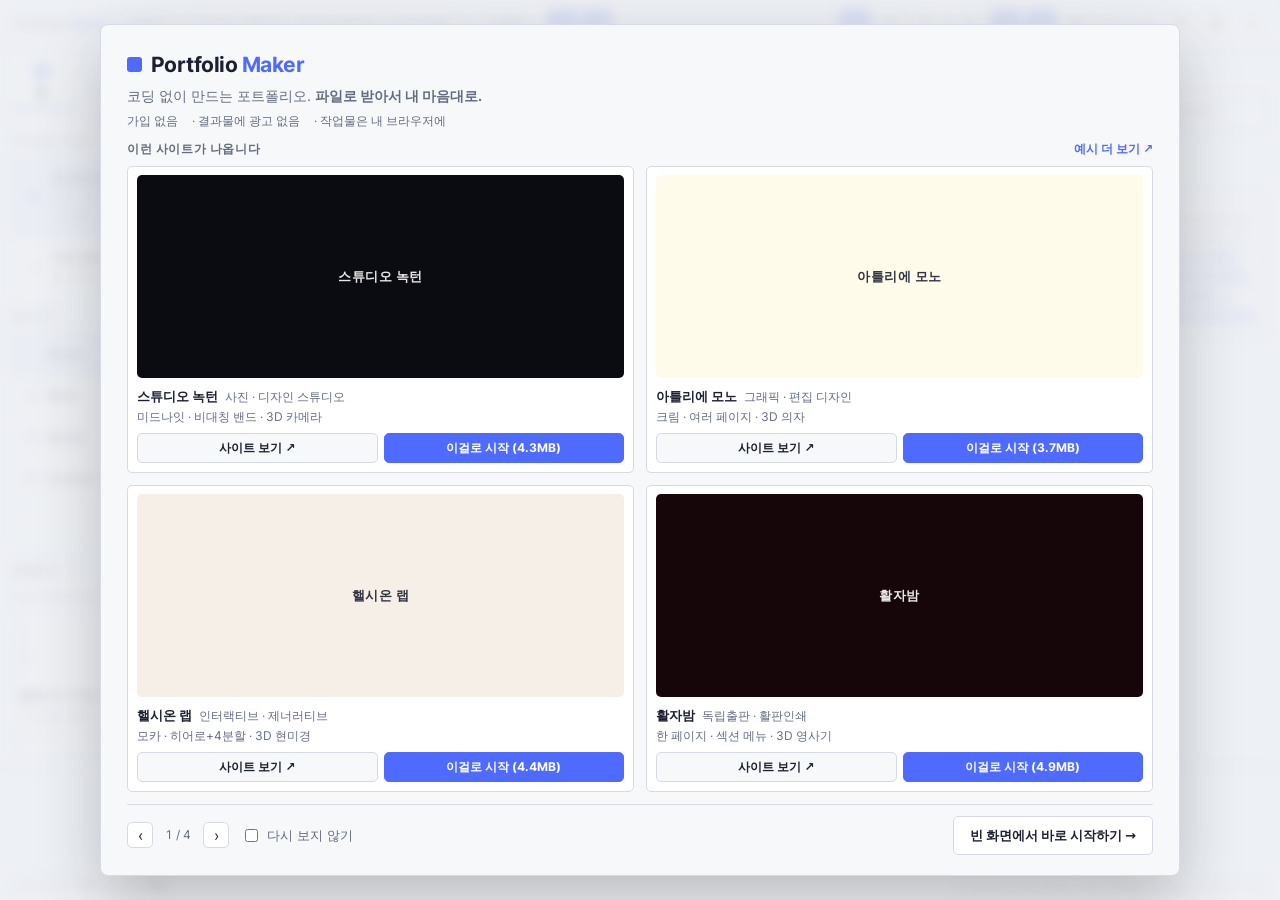
==== commit 17a9671e: "deploy: 2026-08-11 23:51" ====
--- a/app.html
+++ b/app.html
@@ -48,7 +48,7 @@
         else window.addEventListener('load', function () { setTimeout(load, 1500); });
       })();
     </script>
-    <script type="module" crossorigin src="/assets/app-BwsKGe_B.js"></script>
+    <script type="module" crossorigin src="/assets/app-DVSVkFM_.js"></script>
     <link rel="stylesheet" crossorigin href="/assets/app-C-YoW6nM.css">
   </head>
   <body>
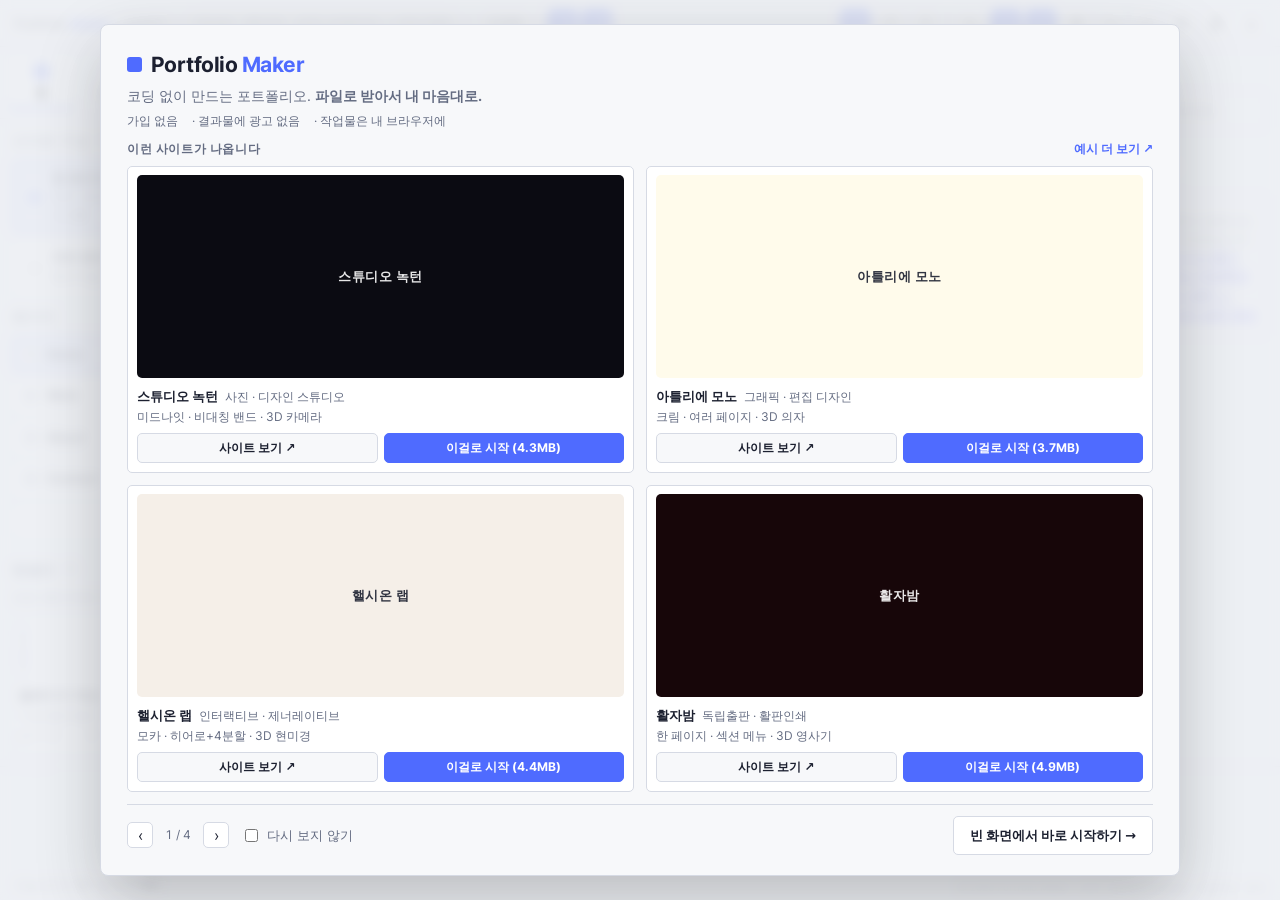
==== commit df0ed7f8: "deploy: 2026-08-31 14:47" ====
--- a/app.html
+++ b/app.html
@@ -48,7 +48,7 @@
         else window.addEventListener('load', function () { setTimeout(load, 1500); });
       })();
     </script>
-    <script type="module" crossorigin src="/assets/app-DVSVkFM_.js"></script>
+    <script type="module" crossorigin src="/assets/app-dHOa-Wue.js"></script>
     <link rel="stylesheet" crossorigin href="/assets/app-C-YoW6nM.css">
   </head>
   <body>
